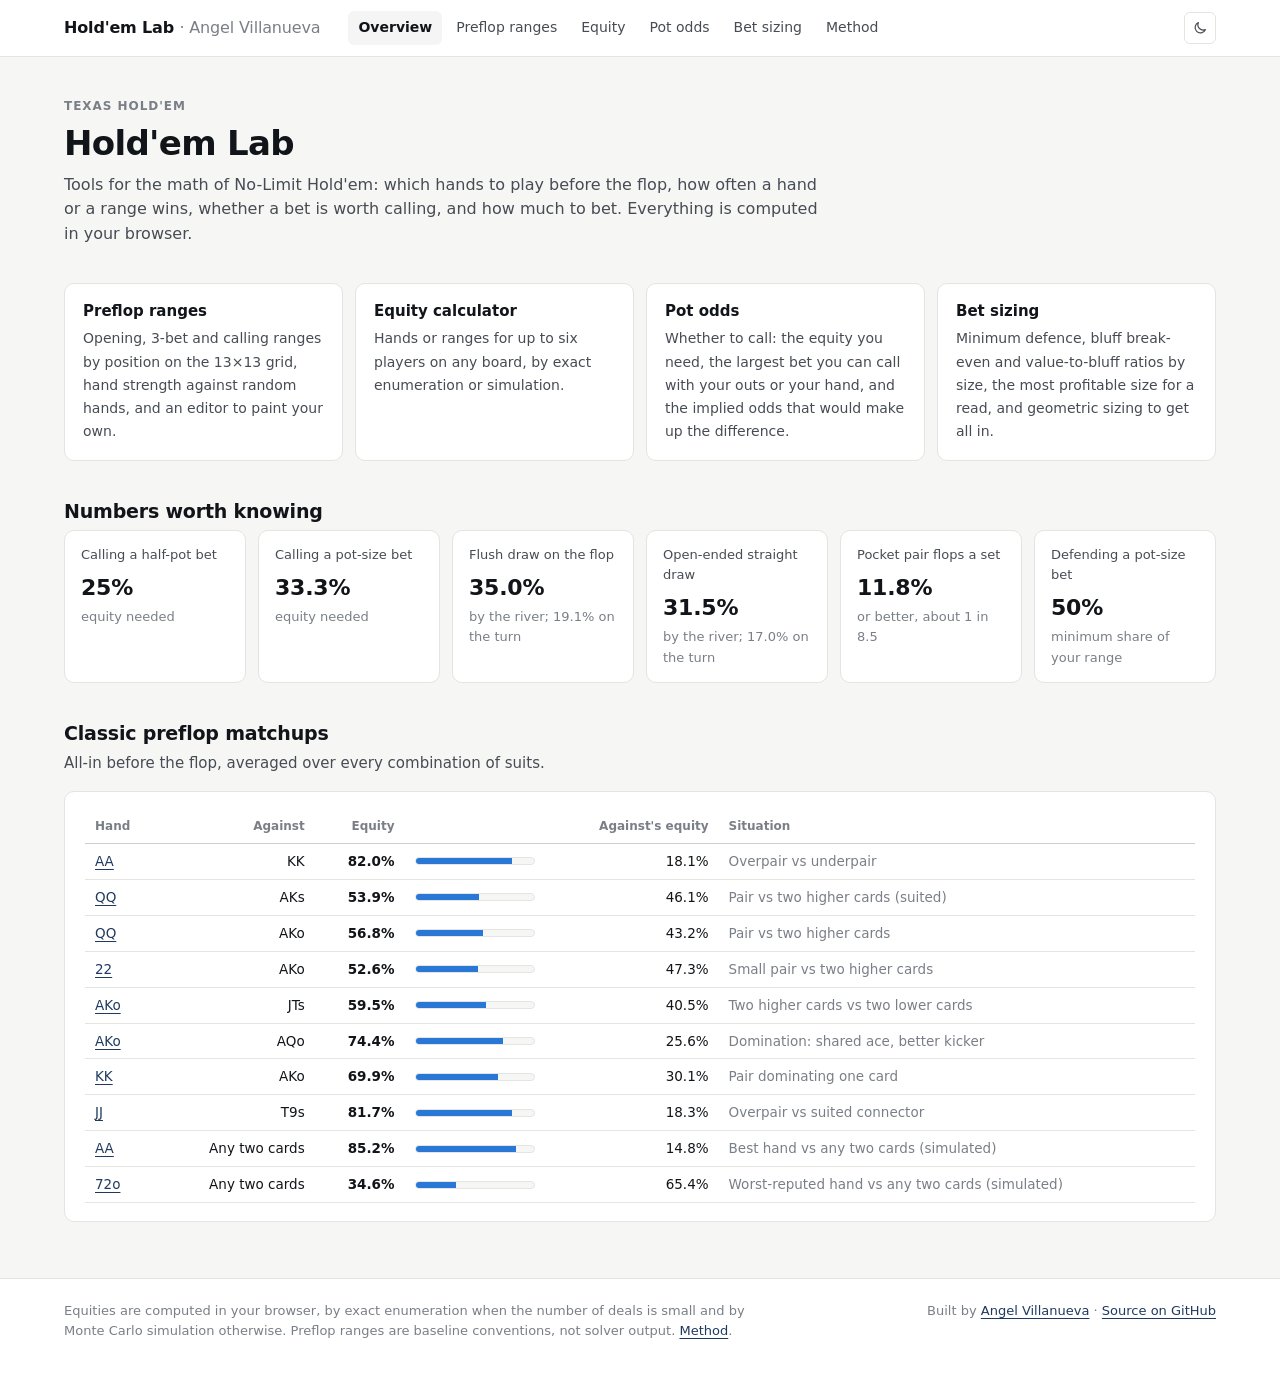
==== index.html @ 1bea8b03 "Add the overview with classic matchups, and the method page Co-Authored-By: Claude Opus 5.5 <noreply" ====
<!doctype html>
<html lang="en" data-root=".">
<head>
  <meta charset="utf-8">
  <meta name="viewport" content="width=device-width, initial-scale=1">
  <title>Hold'em Lab</title>
  <meta name="description" content="Texas Hold'em tools: preflop ranges, an equity calculator for hands and ranges, a pot odds calculator and bet sizing, all computed in the browser.">
  <link rel="icon" href="data:image/svg+xml,%3Csvg xmlns='http://www.w3.org/2000/svg' viewBox='0 0 64 64'%3E%3Crect width='64' height='64' rx='12' fill='%231f3a5f'/%3E%3Cpath d='M32 14c-6 9-16 14-16 23a8 8 0 0 0 14 5l-3 8h10l-3-8a8 8 0 0 0 14-5c0-9-10-14-16-23Z' fill='white'/%3E%3C/svg%3E">
  <link rel="stylesheet" href="assets/theme.css">
</head>
<body>
  <main>
    <div class="wrap">
      <header class="page-head">
        <p class="eyebrow">Texas Hold'em</p>
        <h1>Hold'em Lab</h1>
        <p class="lede">Tools for the math of No-Limit Hold'em: which hands to play before the flop, how often a hand or a range wins, whether a bet is worth calling, and how much to bet. Everything is computed in your browser.</p>
      </header>

      <section class="block">
        <div class="links-grid">
          <a class="link-card" href="ranges/"><strong>Preflop ranges</strong><span>Opening, 3-bet and calling ranges by position on the 13×13 grid, hand strength against random hands, and an editor to paint your own.</span></a>
          <a class="link-card" href="equity/"><strong>Equity calculator</strong><span>Hands or ranges for up to six players on any board, by exact enumeration or simulation.</span></a>
          <a class="link-card" href="pot-odds/"><strong>Pot odds</strong><span>Whether to call: the equity you need, the largest bet you can call with your outs or your hand, and the implied odds that would make up the difference.</span></a>
          <a class="link-card" href="bet-sizing/"><strong>Bet sizing</strong><span>Minimum defence, bluff break-even and value-to-bluff ratios by size, the most profitable size for a read, and geometric sizing to get all in.</span></a>
        </div>
      </section>

      <section class="block">
        <h2>Numbers worth knowing</h2>
        <div class="tiles">
          <div class="tile"><p class="label">Calling a half-pot bet</p><div class="value">25%</div><div class="delta"><span>equity needed</span></div></div>
          <div class="tile"><p class="label">Calling a pot-size bet</p><div class="value">33.3%</div><div class="delta"><span>equity needed</span></div></div>
          <div class="tile"><p class="label">Flush draw on the flop</p><div class="value">35.0%</div><div class="delta"><span>by the river; 19.1% on the turn</span></div></div>
          <div class="tile"><p class="label">Open-ended straight draw</p><div class="value">31.5%</div><div class="delta"><span>by the river; 17.0% on the turn</span></div></div>
          <div class="tile"><p class="label">Pocket pair flops a set</p><div class="value">11.8%</div><div class="delta"><span>or better, about 1 in 8.5</span></div></div>
          <div class="tile"><p class="label">Defending a pot-size bet</p><div class="value">50%</div><div class="delta"><span>minimum share of your range</span></div></div>
        </div>
      </section>

      <section class="block">
        <h2>Classic preflop matchups</h2>
        <p class="sub">All-in before the flop, averaged over every combination of suits.</p>
        <div class="card table-scroll"><table class="data" id="matchups"></table></div>
      </section>
    </div>
  </main>

  <script src="assets/engine.js"></script>
  <script src="assets/ui.js"></script>
  <script>
    UI.shell("home");
    fetch("data/matchups.json").then((r) => r.json()).then((rows) => {
      document.getElementById("matchups").innerHTML = `<thead><tr><th>Hand</th><th>Against</th><th>Equity</th><th></th><th>Against's equity</th><th style="text-align:left">Situation</th></tr></thead><tbody>` +
        rows.map((m) => `<tr>
          <td><a href="equity/?p1=${encodeURIComponent(m.a)}&p2=${encodeURIComponent(m.b)}">${UI.esc(m.a)}</a></td>
          <td>${m.b === "random" ? "Any two cards" : UI.esc(m.b)}</td>
          <td><strong>${UI.pct(m.equity[0])}</strong></td>
          <td style="width:140px"><div class="meter"><i style="width:${m.equity[0] * 100}%"></i></div></td>
          <td>${UI.pct(m.equity[1])}</td>
          <td style="text-align:left" class="muted">${UI.esc(m.note)}${m.exact ? "" : " (simulated)"}</td></tr>`).join("") + "</tbody>";
    });
  </script>
</body>
</html>
---- assets/theme.css ----
/* Hold'em Lab — shared styles (same system as Market History) */

:root {
  color-scheme: light;
  --bg: #f6f6f4;
  --surface: #ffffff;
  --ink: #111418;
  --ink-2: #474c54;
  --muted: #7a7f87;
  --line: #e4e4e0;
  --line-2: #cfcfc9;
  --accent: #1f3a5f;
  --accent-ink: #ffffff;
  --hover: rgba(17, 20, 24, 0.04);

  /* Returns: blue for gains, red for losses, three steps per side */
  --pos-1: #dbe8f8; --pos-2: #9ec5f4; --pos-3: #2a78d6;
  --neg-1: #f9dedb; --neg-2: #f0a59d; --neg-3: #d03b3b;
  --pos-ink: #1c5cab; --neg-ink: #b42f2f;
  --on-strong: #ffffff;
  --recession: rgba(17, 20, 24, 0.06);

  /* Categorical series, fixed order */
  --s1: #2a78d6; --s2: #eb6834; --s3: #1baf7a; --s4: #eda100;
  --s5: #e87ba4; --s6: #008300; --s7: #6250d6; --s8: #e34948;

  --sans: system-ui, -apple-system, "Segoe UI", Roboto, "Helvetica Neue", Arial, sans-serif;
}

@media (prefers-color-scheme: dark) {
  :root:not([data-theme="light"]) {
    color-scheme: dark;
    --bg: #0f1012;
    --surface: #17181b;
    --ink: #eeeeea;
    --ink-2: #c1c1ba;
    --muted: #8d8d87;
    --line: #2a2b2f;
    --line-2: #3a3b40;
    --accent: #8db4e8;
    --accent-ink: #0d1726;
    --hover: rgba(255, 255, 255, 0.05);
    --pos-1: #1d2d42; --pos-2: #255592; --pos-3: #3987e5;
    --neg-1: #3a2021; --neg-2: #8a3533; --neg-3: #e66767;
    --pos-ink: #7fb0ec; --neg-ink: #ee8a88;
    --on-strong: #0f1012;
    --recession: rgba(255, 255, 255, 0.06);
    --s1: #3987e5; --s2: #d95926; --s3: #199e70; --s4: #c98500;
    --s5: #d55181; --s6: #008300; --s7: #9085e9; --s8: #e66767;
  }
}
:root[data-theme="dark"] {
  color-scheme: dark;
  --bg: #0f1012;
  --surface: #17181b;
  --ink: #eeeeea;
  --ink-2: #c1c1ba;
  --muted: #8d8d87;
  --line: #2a2b2f;
  --line-2: #3a3b40;
  --accent: #8db4e8;
  --accent-ink: #0d1726;
  --hover: rgba(255, 255, 255, 0.05);
  --pos-1: #1d2d42; --pos-2: #255592; --pos-3: #3987e5;
  --neg-1: #3a2021; --neg-2: #8a3533; --neg-3: #e66767;
  --pos-ink: #7fb0ec; --neg-ink: #ee8a88;
  --on-strong: #0f1012;
  --recession: rgba(255, 255, 255, 0.06);
  --s1: #3987e5; --s2: #d95926; --s3: #199e70; --s4: #c98500;
  --s5: #d55181; --s6: #008300; --s7: #9085e9; --s8: #e66767;
}

* { box-sizing: border-box; }
html { -webkit-text-size-adjust: 100%; }
body {
  margin: 0;
  background: var(--bg);
  color: var(--ink);
  font: 15px/1.55 var(--sans);
  -webkit-font-smoothing: antialiased;
}
a { color: var(--accent); text-underline-offset: 3px; }
:focus-visible { outline: 2px solid var(--accent); outline-offset: 2px; border-radius: 3px; }
.wrap { max-width: 1200px; margin: 0 auto; padding: 0 24px; }
.num, table { font-variant-numeric: tabular-nums; }
.pos { color: var(--pos-ink); }
.neg { color: var(--neg-ink); }
.muted { color: var(--muted); }

/* ---------- header ---------- */
.topbar { background: var(--surface); border-bottom: 1px solid var(--line); }
.topbar-inner { display: flex; align-items: center; gap: 28px; height: 56px; }
.brand { color: var(--ink); text-decoration: none; font-weight: 650; letter-spacing: -0.01em; font-size: 16px; white-space: nowrap; }
.brand span { color: var(--muted); font-weight: 400; }
.nav { display: flex; gap: 4px; margin: 0 auto 0 0; padding: 0; list-style: none; overflow-x: auto; scrollbar-width: none; min-width: 0; }
.nav a {
  display: block; padding: 6px 10px; border-radius: 6px;
  color: var(--ink-2); text-decoration: none; font-size: 14px; white-space: nowrap;
}
.nav a:hover { background: var(--hover); color: var(--ink); }
.nav a[aria-current="page"] { color: var(--ink); font-weight: 600; background: var(--hover); }
.theme-toggle {
  flex-shrink: 0; width: 32px; height: 32px; border-radius: 6px; cursor: pointer;
  border: 1px solid var(--line); background: transparent; color: var(--ink-2);
  display: grid; place-items: center;
}
.theme-toggle svg { width: 16px; height: 16px; }

/* ---------- page head ---------- */
.page-head { padding: 40px 0 8px; }
.eyebrow { font-size: 12px; font-weight: 600; letter-spacing: 0.08em; text-transform: uppercase; color: var(--muted); margin: 0 0 8px; }
h1 { font-size: clamp(26px, 3.4vw, 34px); line-height: 1.15; font-weight: 650; letter-spacing: -0.02em; margin: 0 0 10px; }
.lede { max-width: 760px; color: var(--ink-2); font-size: 16px; margin: 0; }
.updated { color: var(--muted); font-size: 13px; margin-top: 12px; }

section.block { padding: 28px 0 8px; }
h2 { font-size: 19px; font-weight: 650; letter-spacing: -0.01em; margin: 0 0 4px; }
.sub { color: var(--ink-2); margin: 0 0 16px; max-width: 820px; }
h3 { font-size: 13px; font-weight: 600; letter-spacing: 0.06em; text-transform: uppercase; color: var(--muted); margin: 0 0 10px; }

.card {
  background: var(--surface); border: 1px solid var(--line); border-radius: 10px;
  padding: 18px 20px;
}
.card + .card { margin-top: 16px; }
.grid-2 { display: grid; grid-template-columns: 1fr 1fr; gap: 16px; }
.grid-3 { display: grid; grid-template-columns: repeat(3, 1fr); gap: 16px; }
.note { color: var(--muted); font-size: 13px; margin: 10px 0 0; }

/* ---------- controls ---------- */
.controls { display: flex; flex-wrap: wrap; align-items: center; gap: 10px 18px; margin: 0 0 14px; }
.control { display: flex; align-items: center; gap: 8px; font-size: 13px; color: var(--ink-2); }
.seg { display: inline-flex; border: 1px solid var(--line-2); border-radius: 7px; overflow: hidden; flex-wrap: wrap; }
.seg button {
  font: 500 13px var(--sans); padding: 5px 11px; border: 0; cursor: pointer;
  background: var(--surface); color: var(--ink-2); border-right: 1px solid var(--line);
}
.seg button:last-child { border-right: 0; }
.seg button:hover { background: var(--hover); }
.seg button[aria-pressed="true"] { background: var(--ink); color: var(--surface); }
select {
  font: 500 13px var(--sans); color: var(--ink); background: var(--surface);
  border: 1px solid var(--line-2); border-radius: 7px; padding: 5px 28px 5px 10px;
  appearance: none; cursor: pointer;
  background-image: linear-gradient(45deg, transparent 50%, var(--muted) 50%), linear-gradient(135deg, var(--muted) 50%, transparent 50%);
  background-position: calc(100% - 14px) 50%, calc(100% - 10px) 50%;
  background-size: 4px 4px; background-repeat: no-repeat;
}
.chips { display: flex; flex-wrap: wrap; gap: 6px; }
.chip {
  display: inline-flex; align-items: center; gap: 7px; cursor: pointer;
  font: 500 13px var(--sans); padding: 4px 10px; border-radius: 99px;
  border: 1px solid var(--line-2); background: var(--surface); color: var(--muted);
}
.chip i { width: 12px; height: 2px; border-radius: 1px; background: var(--line-2); }
.chip[aria-pressed="true"] { color: var(--ink); border-color: var(--ink-2); }
.chip:disabled { opacity: 0.4; cursor: not-allowed; }

/* ---------- stat tiles ---------- */
.tiles { display: grid; grid-template-columns: repeat(auto-fill, minmax(170px, 1fr)); gap: 12px; }
.tile { background: var(--surface); border: 1px solid var(--line); border-radius: 10px; padding: 14px 16px; }
.tile .label { font-size: 13px; color: var(--ink-2); margin: 0 0 6px; }
.tile .value { font-size: 22px; font-weight: 600; letter-spacing: -0.01em; }
.tile .delta { font-size: 13px; margin-top: 2px; }
.tile .delta span { color: var(--muted); }

/* ---------- tables ---------- */
.table-scroll { overflow-x: auto; -webkit-overflow-scrolling: touch; }
table.data { border-collapse: collapse; width: 100%; font-size: 13.5px; }
table.data th, table.data td { padding: 7px 10px; text-align: right; white-space: nowrap; border-bottom: 1px solid var(--line); }
table.data th:first-child, table.data td:first-child { text-align: left; }
table.data thead th { font-weight: 600; color: var(--muted); font-size: 12px; border-bottom: 1px solid var(--line-2); vertical-align: bottom; }
table.data thead th[data-sort] { cursor: pointer; user-select: none; }
table.data thead th[aria-sort="descending"]::after { content: " ↓"; }
table.data thead th[aria-sort="ascending"]::after { content: " ↑"; }
table.data tbody tr:hover { background: var(--hover); }
table.data tr.group-row td { background: var(--bg); font-size: 12px; font-weight: 600; color: var(--muted); letter-spacing: 0.04em; text-transform: uppercase; padding-top: 14px; }
.name-cell small { display: block; color: var(--muted); font-size: 12px; }

/* heatmap of returns */
table.heat { border-collapse: separate; border-spacing: 2px; font-size: 12px; }
table.heat th, table.heat td { padding: 0; height: 26px; min-width: 52px; text-align: center; white-space: nowrap; }
table.heat thead th { font-weight: 600; color: var(--muted); font-size: 11.5px; padding: 0 4px 4px; vertical-align: bottom; line-height: 1.2; white-space: normal; max-width: 72px; }
table.heat tbody th {
  position: sticky; left: 0; z-index: 1; background: var(--surface);
  text-align: left; font-weight: 600; padding: 0 10px 0 2px; min-width: 44px;
}
table.heat td { border-radius: 3px; cursor: default; }
table.heat td.empty { background: transparent; }
table.heat td:hover { outline: 1.5px solid var(--ink); outline-offset: -1px; }
table.heat tfoot th, table.heat tfoot td { font-size: 11.5px; color: var(--ink-2); padding-top: 6px; }
table.heat tfoot th { position: sticky; left: 0; background: var(--surface); text-align: left; }
.r-n3 { background: var(--neg-3); color: var(--on-strong); }
.r-n2 { background: var(--neg-2); color: var(--ink); }
.r-n1 { background: var(--neg-1); color: var(--ink); }
.r-p1 { background: var(--pos-1); color: var(--ink); }
.r-p2 { background: var(--pos-2); color: var(--ink); }
.r-p3 { background: var(--pos-3); color: var(--on-strong); }
.ytd-mark { font-weight: 400; color: var(--muted); }

.legend { display: flex; flex-wrap: wrap; align-items: center; gap: 4px 14px; font-size: 12px; color: var(--ink-2); margin: 12px 0 0; }
.legend .key { display: inline-flex; align-items: center; gap: 6px; }
.legend .sw { width: 14px; height: 10px; border-radius: 2px; display: inline-block; }
.legend .ln { width: 14px; height: 2px; border-radius: 1px; display: inline-block; }

/* ---------- charts ---------- */
.chart { position: relative; width: 100%; }
.chart svg { display: block; width: 100%; height: auto; overflow: visible; }
.chart text { font: 11px var(--sans); fill: var(--muted); font-variant-numeric: tabular-nums; }
.chart .grid line { stroke: var(--line); }
.chart .axis path { display: none; }
.chart .axis line { stroke: var(--line-2); }
.chart .baseline { stroke: var(--line-2); }
.chart .annot text { fill: var(--ink-2); font-size: 11px; }
.chart .annot line { stroke: var(--line-2); }
.chart .crosshair { stroke: var(--ink-2); stroke-width: 1; pointer-events: none; }
.tooltip {
  position: fixed; z-index: 50; pointer-events: none; min-width: 140px; max-width: 280px;
  background: var(--surface); color: var(--ink); border: 1px solid var(--line-2); border-radius: 8px;
  padding: 8px 10px; font-size: 12.5px; box-shadow: 0 6px 20px rgba(0, 0, 0, 0.12);
  font-variant-numeric: tabular-nums; opacity: 0; transition: opacity 0.08s;
}
.tooltip.show { opacity: 1; }
.tooltip .tt-title { color: var(--muted); font-size: 12px; margin-bottom: 4px; }
.tooltip .tt-row { display: flex; align-items: center; gap: 8px; }
.tooltip .tt-row i { width: 10px; height: 2px; border-radius: 1px; flex-shrink: 0; }
.tooltip .tt-row b { font-weight: 600; min-width: 56px; }
.tooltip .tt-row span { color: var(--ink-2); }

/* ---------- prose ---------- */
.prose { max-width: 760px; color: var(--ink-2); }
.prose p { margin: 0 0 12px; }
.prose strong { color: var(--ink); font-weight: 600; }
.links-grid { display: grid; grid-template-columns: repeat(auto-fill, minmax(260px, 1fr)); gap: 12px; }
.link-card { display: block; text-decoration: none; color: inherit; background: var(--surface); border: 1px solid var(--line); border-radius: 10px; padding: 16px 18px; }
.link-card:hover { border-color: var(--line-2); background: var(--hover); }
.link-card strong { display: block; color: var(--ink); font-weight: 600; margin-bottom: 4px; }
.link-card span { color: var(--ink-2); font-size: 14px; }

/* ---------- footer ---------- */
.footer { margin-top: 48px; border-top: 1px solid var(--line); background: var(--surface); }
.footer .wrap { padding-top: 22px; padding-bottom: 32px; color: var(--muted); font-size: 13px; display: flex; flex-wrap: wrap; gap: 8px 24px; justify-content: space-between; }
.footer p { margin: 0; max-width: 720px; }

@media (max-width: 860px) {
  .grid-2, .grid-3 { grid-template-columns: 1fr; }
}
@media (max-width: 640px) {
  .wrap { padding: 0 16px; }
  .topbar-inner { gap: 12px; }
  .brand span { display: none; }
  .page-head { padding-top: 28px; }
  .card { padding: 14px; }
}
@media (forced-colors: active) {
  table.heat td { border: 1px solid CanvasText; }
}

/* keep the row name visible while a wide table scrolls */
.table-scroll table.data th:first-child, .table-scroll table.data td:first-child { position: sticky; left: 0; background: var(--surface); z-index: 1; }
.table-scroll table.data tr.group-row td { background: var(--bg); }
.control { min-width: 0; max-width: 100%; }
.control select { min-width: 0; max-width: 100%; text-overflow: ellipsis; }
.grid-2 > *, .grid-3 > *, .multiples > * { min-width: 0; }

/* ================= poker ================= */
:root {
  --act-raise: var(--s1);
  --act-call: var(--s3);
  --act-fold: transparent;
  --suit-s: #1b1c1e; --suit-h: #c62f2f; --suit-d: #2a62c9; --suit-c: #1d8a4f;
  --felt: #eef1ee;
}
@media (prefers-color-scheme: dark) {
  :root:not([data-theme="light"]) { --suit-s: #e8e8e4; --suit-h: #ef6b6b; --suit-d: #6ea2f0; --suit-c: #4cc27f; --felt: #1c201d; }
}
:root[data-theme="dark"] { --suit-s: #e8e8e4; --suit-h: #ef6b6b; --suit-d: #6ea2f0; --suit-c: #4cc27f; --felt: #1c201d; }

/* range grid */
.range-grid {
  display: grid; grid-template-columns: repeat(13, minmax(0, 1fr)); gap: 2px;
  width: 100%; max-width: 640px; user-select: none; touch-action: none;
}
.range-grid .cell {
  position: relative; aspect-ratio: 1; border-radius: 3px; overflow: hidden;
  background: var(--bg); border: 1px solid var(--line);
  font-size: clamp(8px, 1.45vw, 12.5px); font-weight: 600; color: var(--ink-2);
  display: flex; align-items: flex-start; justify-content: flex-start; padding: 2px 3px; cursor: default;
}
.range-grid.editing .cell { cursor: crosshair; }
.range-grid .cell .fill { position: absolute; left: 0; bottom: 0; top: 0; }
.range-grid .cell span { position: relative; z-index: 1; }
.range-grid .cell.on span { color: #fff; }
.range-grid .cell.light span { color: var(--ink); }
.range-grid .cell:hover { outline: 1.5px solid var(--ink); outline-offset: -1px; }
.range-grid .cell.pair { border-color: var(--line-2); }
.action-key { display: inline-flex; align-items: center; gap: 6px; }
.action-key i { width: 12px; height: 12px; border-radius: 3px; display: inline-block; border: 1px solid var(--line-2); }

/* playing cards */
.pc {
  display: inline-flex; align-items: center; justify-content: center; gap: 1px;
  min-width: 30px; height: 40px; padding: 0 5px; border-radius: 5px;
  background: var(--surface); border: 1px solid var(--line-2);
  font-weight: 650; font-size: 16px; font-variant-numeric: tabular-nums; line-height: 1;
}
.pc.s { color: var(--suit-s); } .pc.h { color: var(--suit-h); } .pc.d { color: var(--suit-d); } .pc.c { color: var(--suit-c); }
.pc.empty { color: var(--muted); border-style: dashed; font-weight: 400; font-size: 13px; }
.pc.sm { min-width: 24px; height: 30px; font-size: 13px; border-radius: 4px; padding: 0 3px; }
.slots { display: inline-flex; gap: 4px; flex-wrap: wrap; }
.slot { cursor: pointer; }
.slot.active { box-shadow: 0 0 0 2px var(--accent); }

/* card picker */
.picker { display: grid; grid-template-columns: repeat(13, minmax(0, 1fr)); gap: 3px; max-width: 560px; }
.picker button {
  font: 650 13px var(--sans); height: 32px; padding: 0; border-radius: 4px; cursor: pointer;
  border: 1px solid var(--line-2); background: var(--surface);
}
.picker button.s { color: var(--suit-s); } .picker button.h { color: var(--suit-h); }
.picker button.d { color: var(--suit-d); } .picker button.c { color: var(--suit-c); }
.picker button:disabled { opacity: 0.18; cursor: not-allowed; }
.picker button:not(:disabled):hover { border-color: var(--ink-2); }

/* forms */
.field { display: flex; flex-direction: column; gap: 4px; font-size: 13px; color: var(--ink-2); min-width: 0; }
.field input[type="number"], .field input[type="text"], textarea.range-text {
  font: 500 14px var(--sans); color: var(--ink); background: var(--surface);
  border: 1px solid var(--line-2); border-radius: 7px; padding: 7px 10px; width: 100%; min-width: 0;
  font-variant-numeric: tabular-nums;
}
textarea.range-text { font: 13px/1.45 ui-monospace, SFMono-Regular, Menlo, monospace; resize: vertical; min-height: 64px; }
.field input:focus, textarea.range-text:focus { outline: 2px solid var(--accent); outline-offset: -1px; border-color: transparent; }
.field .hint { color: var(--muted); font-size: 12px; }
.field.invalid input, textarea.range-text.invalid { border-color: var(--neg-3); }
.error { color: var(--neg-ink); font-size: 13px; margin: 6px 0 0; }
.form-row { display: grid; grid-template-columns: repeat(auto-fill, minmax(150px, 1fr)); gap: 12px; }
.btn { text-decoration: none; display: inline-flex; align-items: center;
  font: 600 14px var(--sans); padding: 8px 16px; border-radius: 8px; cursor: pointer;
  border: 1px solid var(--ink); background: var(--ink); color: var(--surface);
}
.btn.secondary { background: transparent; color: var(--ink); border-color: var(--line-2); }
.btn:disabled { opacity: 0.5; cursor: progress; }
.btn-row { display: flex; flex-wrap: wrap; gap: 8px; align-items: center; }

/* results */
.big-number { font-size: 34px; font-weight: 650; letter-spacing: -0.02em; line-height: 1.1; }
.verdict { display: inline-flex; align-items: center; gap: 6px; font-weight: 650; font-size: 13px; padding: 2px 8px; border-radius: 5px; }
.verdict.call { background: var(--pos-1); color: var(--pos-ink); }
.verdict.fold { background: var(--neg-1); color: var(--neg-ink); }
.meter { height: 8px; border-radius: 4px; background: var(--bg); border: 1px solid var(--line); overflow: hidden; position: relative; }
.meter > i { position: absolute; left: 0; top: 0; bottom: 0; background: var(--act-raise); }
.meter > b { position: absolute; top: -3px; bottom: -3px; width: 2px; background: var(--ink); }
.split { display: grid; grid-template-columns: minmax(0, 1fr) minmax(0, 1fr); gap: 16px; align-items: start; }
@media (max-width: 860px) { .split { grid-template-columns: 1fr; } }
.formula { font: 13px ui-monospace, SFMono-Regular, Menlo, monospace; color: var(--ink-2); background: var(--bg); border-radius: 6px; padding: 8px 10px; overflow-x: auto; }
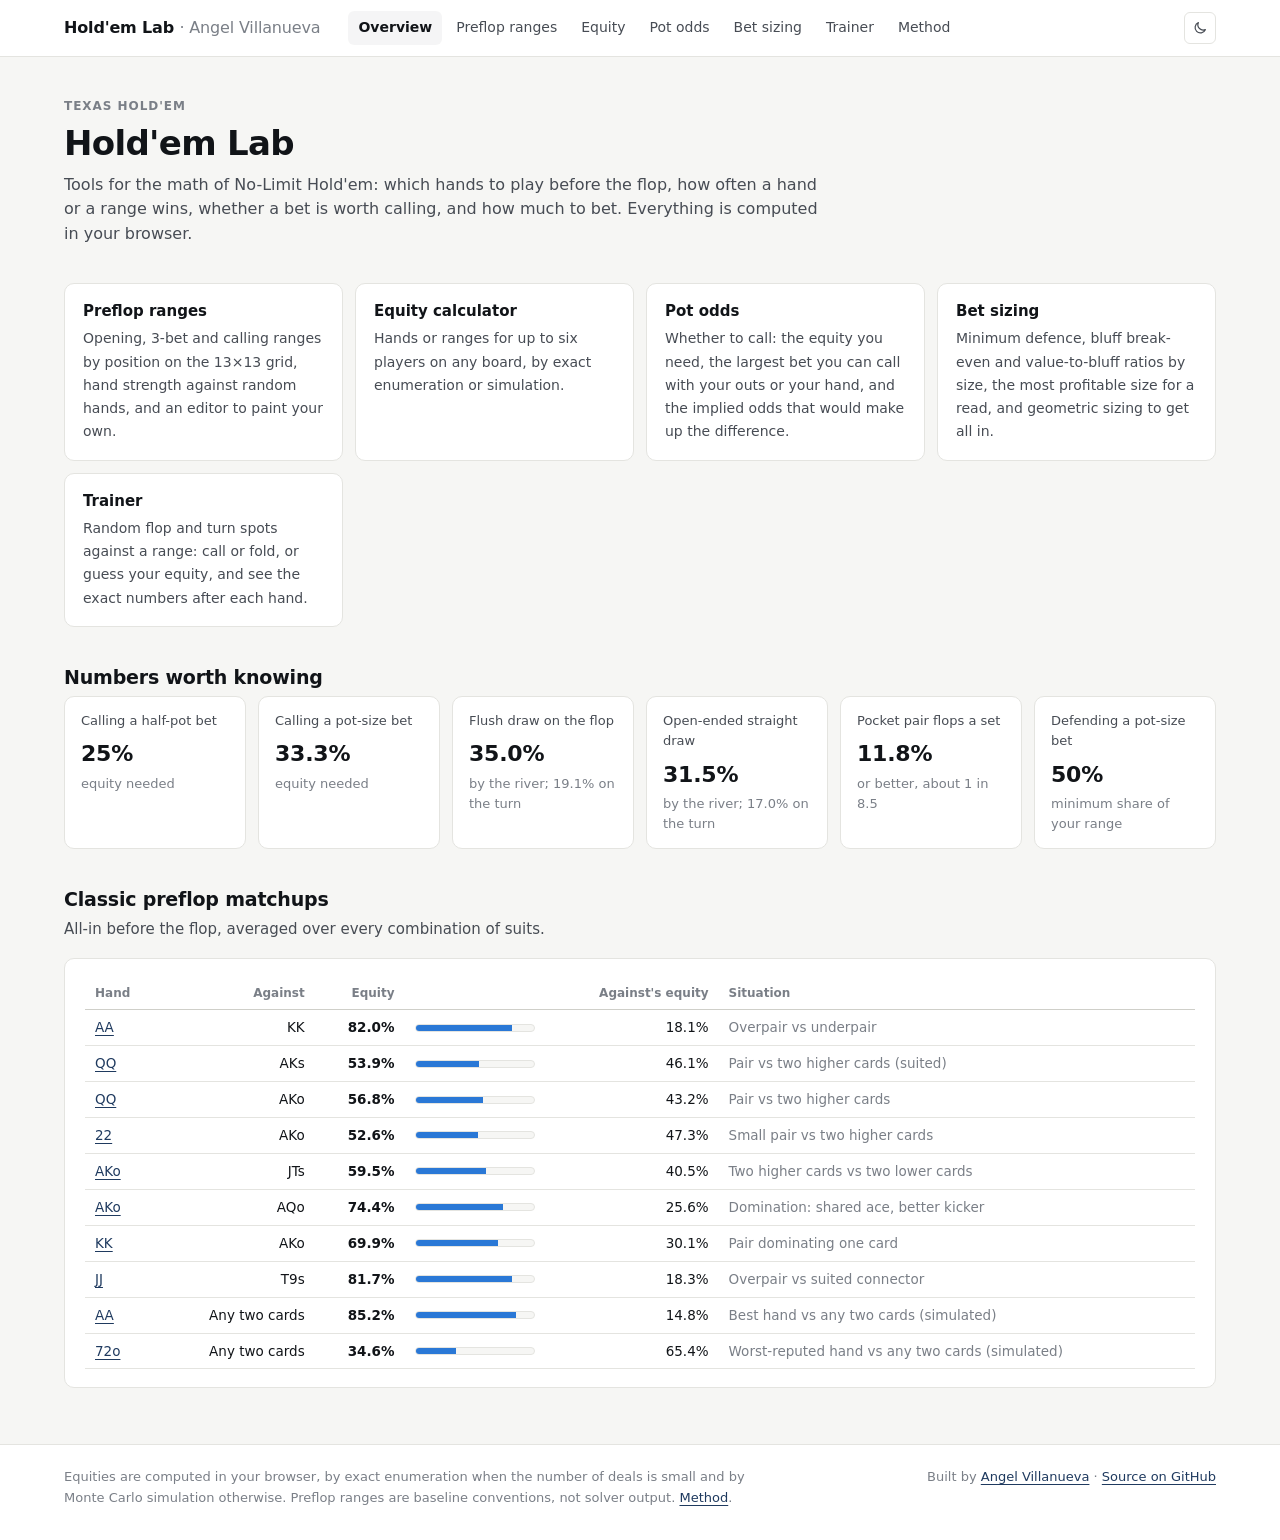
==== commit 05839126: "Add the trainer: call or fold, or guess the equity, on random flop and turn spots Spots are dealt ag" ====
--- a/index.html
+++ b/index.html
@@ -23,6 +23,7 @@
           <a class="link-card" href="equity/"><strong>Equity calculator</strong><span>Hands or ranges for up to six players on any board, by exact enumeration or simulation.</span></a>
           <a class="link-card" href="pot-odds/"><strong>Pot odds</strong><span>Whether to call: the equity you need, the largest bet you can call with your outs or your hand, and the implied odds that would make up the difference.</span></a>
           <a class="link-card" href="bet-sizing/"><strong>Bet sizing</strong><span>Minimum defence, bluff break-even and value-to-bluff ratios by size, the most profitable size for a read, and geometric sizing to get all in.</span></a>
+          <a class="link-card" href="trainer/"><strong>Trainer</strong><span>Random flop and turn spots against a range: call or fold, or guess your equity, and see the exact numbers after each hand.</span></a>
         </div>
       </section>
 
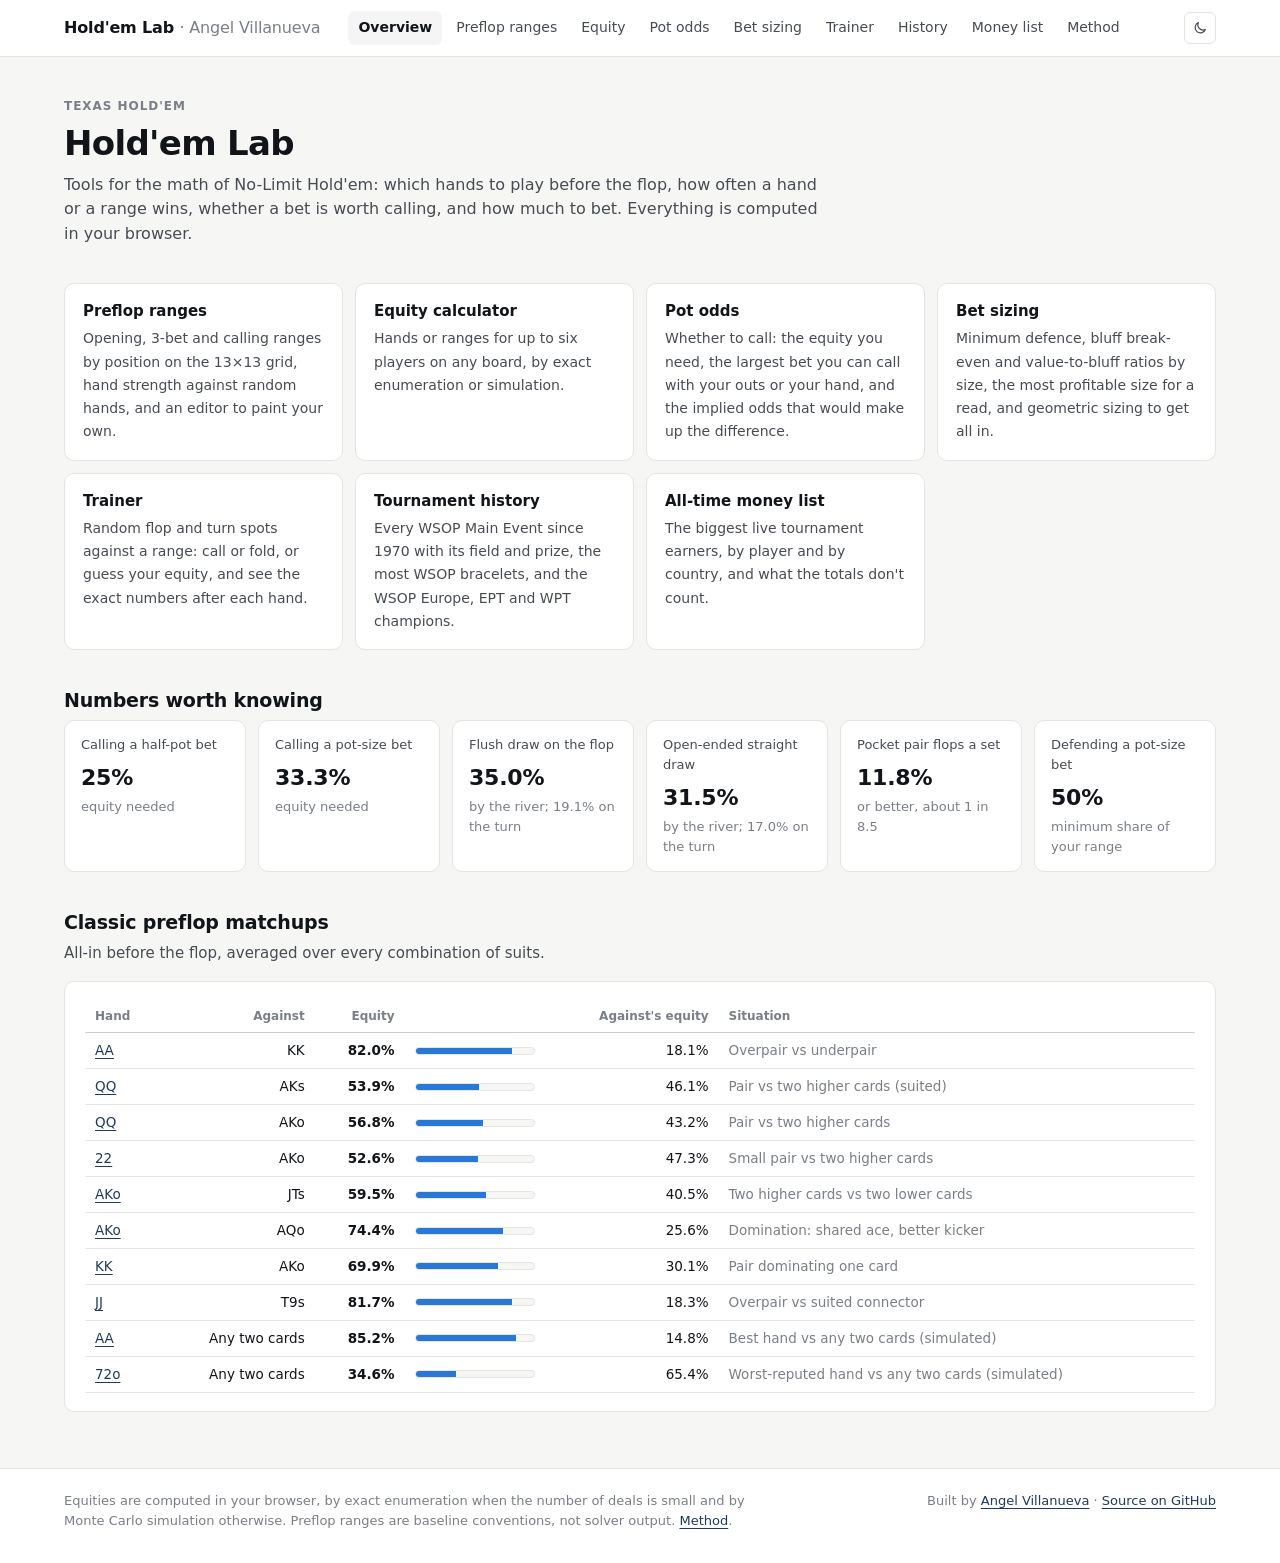
==== commit 669ddd8a: "Add tournament history and the all-time money list History: every WSOP Main Event since 1970 with it" ====
--- a/index.html
+++ b/index.html
@@ -24,6 +24,8 @@
           <a class="link-card" href="pot-odds/"><strong>Pot odds</strong><span>Whether to call: the equity you need, the largest bet you can call with your outs or your hand, and the implied odds that would make up the difference.</span></a>
           <a class="link-card" href="bet-sizing/"><strong>Bet sizing</strong><span>Minimum defence, bluff break-even and value-to-bluff ratios by size, the most profitable size for a read, and geometric sizing to get all in.</span></a>
           <a class="link-card" href="trainer/"><strong>Trainer</strong><span>Random flop and turn spots against a range: call or fold, or guess your equity, and see the exact numbers after each hand.</span></a>
+          <a class="link-card" href="history/"><strong>Tournament history</strong><span>Every WSOP Main Event since 1970 with its field and prize, the most WSOP bracelets, and the WSOP Europe, EPT and WPT champions.</span></a>
+          <a class="link-card" href="money-list/"><strong>All-time money list</strong><span>The biggest live tournament earners, by player and by country, and what the totals don't count.</span></a>
         </div>
       </section>
 
--- a/assets/theme.css
+++ b/assets/theme.css
@@ -354,3 +354,26 @@
 .split { display: grid; grid-template-columns: minmax(0, 1fr) minmax(0, 1fr); gap: 16px; align-items: start; }
 @media (max-width: 860px) { .split { grid-template-columns: 1fr; } }
 .formula { font: 13px ui-monospace, SFMono-Regular, Menlo, monospace; color: var(--ink-2); background: var(--bg); border-radius: 6px; padding: 8px 10px; overflow-x: auto; }
+
+/* ---------- history and money list ---------- */
+.jump { display: flex; flex-wrap: wrap; gap: 6px; margin-top: 16px; }
+.jump a { font-size: 13px; color: var(--ink-2); text-decoration: none; border: 1px solid var(--line-2); border-radius: 999px; padding: 4px 11px; background: var(--surface); }
+.jump a:hover { color: var(--ink); background: var(--hover); }
+section.block[id] { scroll-margin-top: 12px; }
+.bar-list { display: grid; gap: 6px; }
+.bar-row { display: grid; grid-template-columns: minmax(110px, 250px) minmax(0, 1fr) auto; align-items: center; gap: 10px; font-size: 13.5px; }
+.bar-name { color: var(--ink); min-width: 0; overflow-wrap: anywhere; }
+.bar-name small { color: var(--muted); font-size: 12px; margin-left: 4px; }
+.bar-track { display: flex; gap: 2px; height: 12px; }
+.bar-track i { display: block; height: 100%; border-radius: 0 4px 4px 0; min-width: 2px; }
+.bar-track i + i { border-radius: 0 4px 4px 0; }
+.bar-track i:not(:last-child) { border-radius: 0; }
+.bar-value { font-variant-numeric: tabular-nums; font-weight: 600; min-width: 44px; text-align: right; }
+.field.search { flex: 1 1 260px; max-width: 360px; }
+.wrap-cell { display: inline-block; white-space: normal; min-width: 180px; color: var(--ink-2); }
+.grid-2 > .card + .card { margin-top: 0; }
+@media (max-width: 640px) {
+  .bar-row { grid-template-columns: minmax(0, 1fr) auto; grid-template-areas: "name value" "track track"; gap: 2px 10px; }
+  .bar-name { grid-area: name; } .bar-value { grid-area: value; } .bar-track { grid-area: track; }
+}
+.btn.more { margin-top: 12px; font-size: 13px; padding: 6px 14px; }
